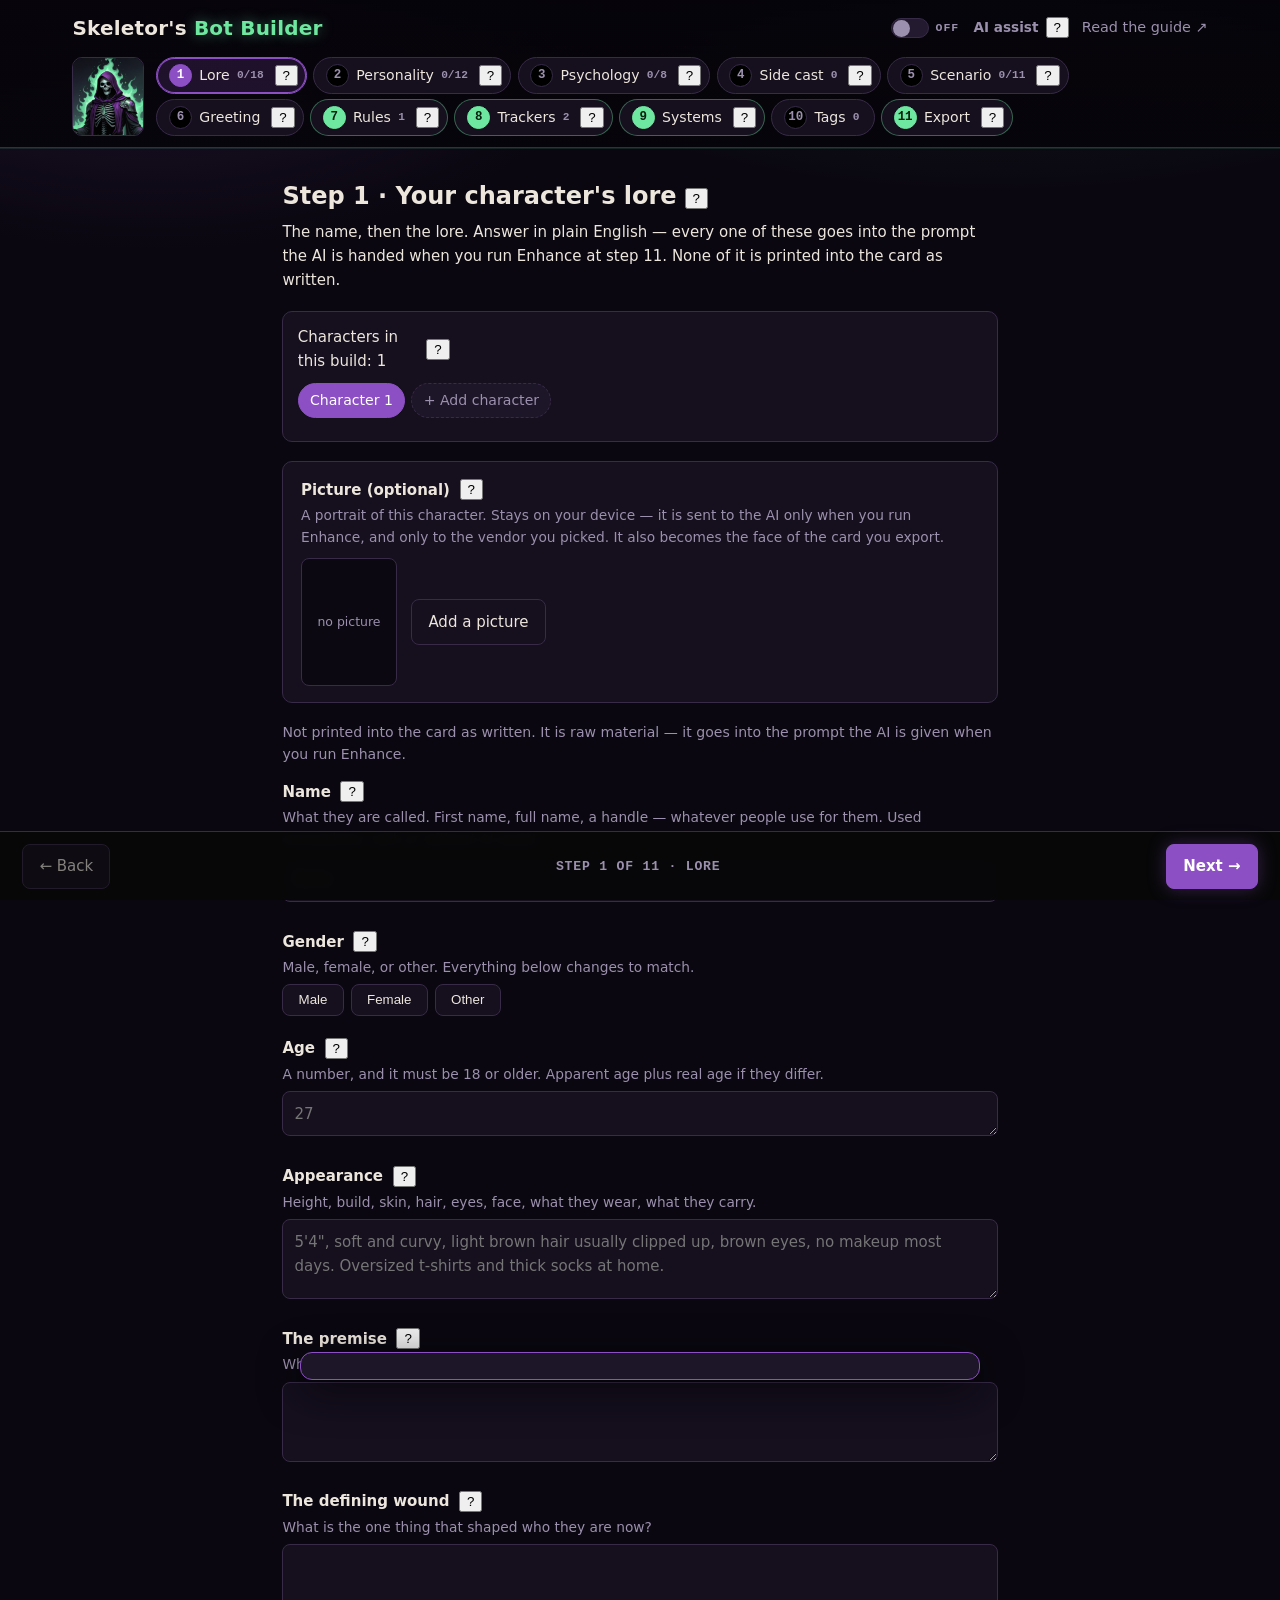
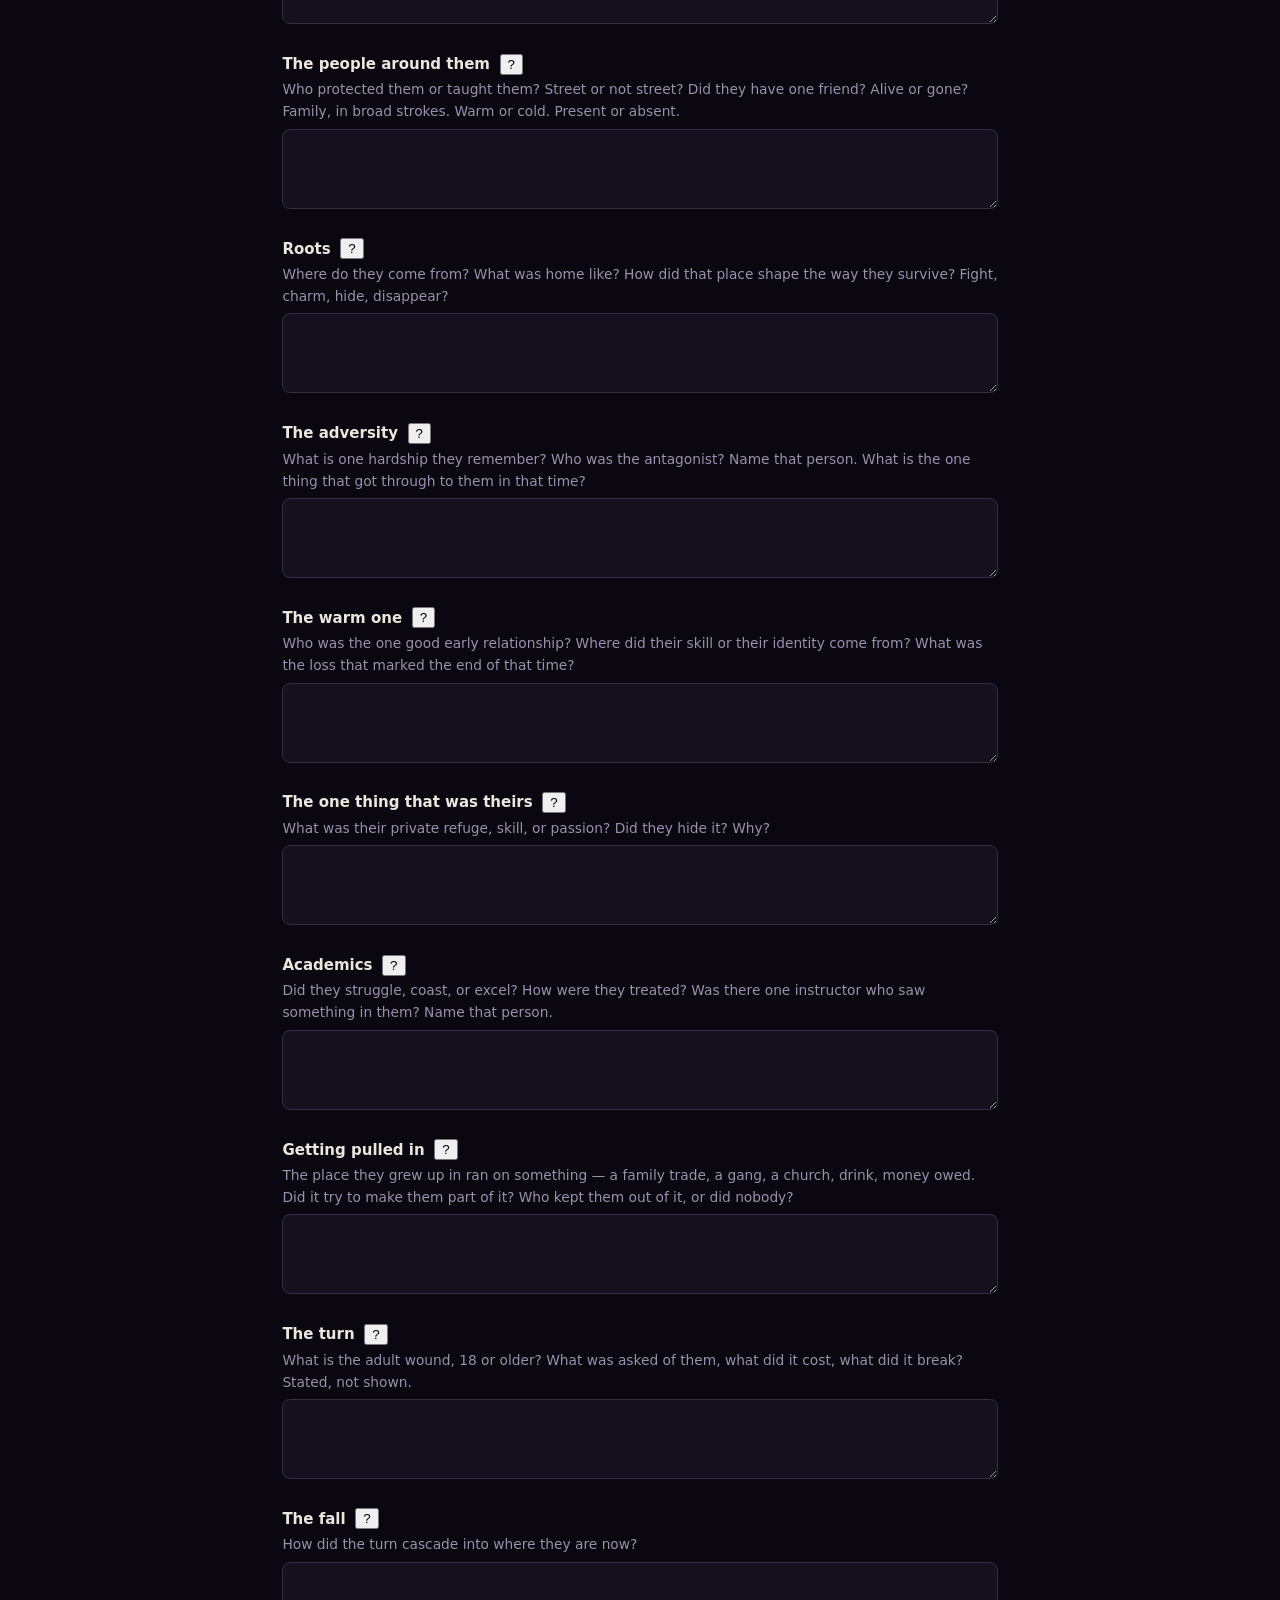
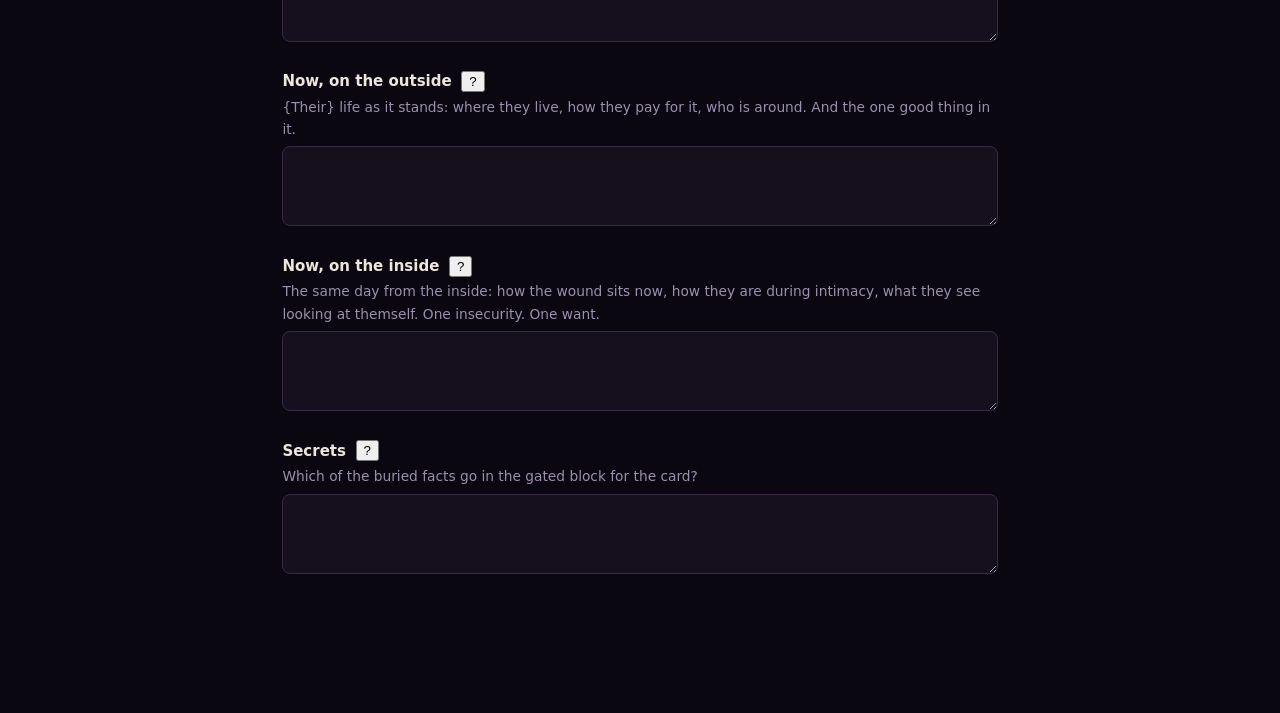
==== builder/index.html @ b0215627 "A second Enhance fills the gaps, it does not redo the card Anything the AI already wrote is left alo" ====
<!doctype html>
<html lang="en">
<head>
<meta charset="utf-8">
<meta name="viewport" content="width=device-width, initial-scale=1">
<meta http-equiv="Content-Security-Policy" content="
  default-src 'self';
  base-uri 'self';
  object-src 'none';
  form-action 'none';
  img-src 'self' data: blob:;
  script-src 'self';
  style-src 'self';
  connect-src 'self'
    https://api.anthropic.com
    https://api.openai.com
    https://generativelanguage.googleapis.com
    https://openrouter.ai
    http://localhost:* http://127.0.0.1:*
    http://*:11434 http://*:1234 http://*:8080;
">

<title>Skeletor's Bot Builder</title>
<meta name="description" content="Build a character card step by step, with Skeletor's method built in.">
<link rel="stylesheet" href="style.css?v=fa09be68">
<link rel="icon" href="../assets/favicon.png">
</head>
<body>

<header class="masthead">
  <div class="mastrow">
    <h1>Skeletor's&nbsp;<span>Bot Builder</span></h1>
    <div class="mastright">
      <span id="aiswitch" class="aiswitch"></span>
      <button id="lintflag" class="lintflag ok" type="button">Step 0: clean</button>
      <a class="guidelink" href="../">Read the guide ↗</a>
    </div>
  </div>
  <div class="railrow">
    <img class="mastmark" src="../assets/mark.jpg" alt="">
    <nav id="rail" class="rail" aria-label="Steps"></nav>
  </div>
</header>

<main id="main"></main>

<footer class="footbar">
  <button id="back" class="ghost" type="button">← Back</button>
  <span id="progress" class="progress"></span>
  <button id="next" class="go" type="button">Next →</button>
</footer>

<p id="status" class="status"></p>

<script type="module" src="app.js?v=fa09be68"></script>
</body>
</html>
---- builder/style.css ----
:root {
  --violet: #8d4fc4;
  --violet-soft: rgba(141,79,196,.18);
  /* bone, violet and necromancer green */
  --bg: #0a0710;
  --panel: #150f1e;
  --panel2: #1d1528;
  --line: #372b47;
  --text: #ece6dd;          /* bone */
  --dim: #9b90ad;
  --rust: #8d4fc4;          /* violet, the primary */
  --rust-soft: rgba(141, 79, 196, .18);
  --acid: #6ee7a0;          /* the green that glows */
  --warn: #ff5d7a;
  --ok: #6ee7a0;
  --mono: ui-monospace, "SF Mono", "Cascadia Mono", Menlo, Consolas, monospace;
}

* { box-sizing: border-box; }

body {
  margin: 0;
  background: var(--bg);
  color: var(--text);
  font: 15px/1.6 system-ui, -apple-system, "Segoe UI", Roboto, sans-serif;
}



.badge {
  font: 600 .72rem/1 var(--mono); color: var(--dim);
  background: #000; border: 1px solid var(--line); border-radius: 999px; padding: .25rem .45rem;
}

/* ---------------------------------------------------------------- fields */
h2 { font-size: 1.5rem; margin: 0 0 .3rem; }
h3 { font-size: 1.05rem; margin: 0; }
.blurb { color: var(--text); margin: 0 0 1.2rem; }
.note { color: var(--dim); font-size: .88rem; }
.note.ok { color: var(--ok); }

.field { margin-bottom: 1.3rem; }
.fieldhead { display: flex; align-items: center; gap: .6rem; margin-bottom: .15rem; }
.fieldhead label { font-weight: 600; }
.help { color: var(--dim); font-size: .86rem; margin: 0 0 .4rem; }
textarea, input, select {
  width: 100%; padding: .6rem .7rem;
  background: var(--panel); color: var(--text);
  border: 1px solid var(--line); border-radius: 8px;
  font: inherit; resize: vertical; min-height: 2.6rem;
}
textarea { min-height: 5rem; }
textarea[rows="1"] { min-height: 2.6rem; }
textarea:focus, input:focus, select:focus { outline: 2px solid var(--rust); outline-offset: -1px; }

.lint {
  margin: .4rem 0 0; padding: .5rem .7rem;
  border-left: 3px solid var(--warn); background: rgba(224,86,63,.1);
  color: #ffd9d2; font-size: .86rem; border-radius: 0 6px 6px 0;
}
.lint strong { color: var(--warn); }

/* ----------------------------------------------------------------- cards */
.card {
  border: 1px solid var(--line); background: var(--panel);
  border-radius: 10px; padding: 1rem 1.1rem; margin-bottom: 1.1rem;
}
.card.warn { border-color: var(--warn); background: rgba(224,86,63,.08); }
.cardhead { display: flex; justify-content: space-between; align-items: center; margin-bottom: .6rem; }
.card pre {
  white-space: pre-wrap; word-break: break-word; margin: .6rem 0 0;
  background: #000; border: 1px solid var(--line); border-radius: 8px;
  padding: .8rem .9rem; font: .85rem/1.5 var(--mono); color: #e8ded9;
}
.toggle { display: flex; align-items: flex-start; gap: .55rem; cursor: pointer; font-weight: 600; }
.toggle.small { font-weight: 400; color: var(--dim); font-size: .86rem; margin-top: .5rem; }
.toggle input { width: auto; min-height: 0; margin-top: .25rem; }
.row { display: flex; align-items: center; gap: .7rem; margin-bottom: .6rem; flex-wrap: wrap; }
.row label:not(.toggle) { width: 8.5rem; color: var(--dim); font-size: .9rem; }
.row input:not([type="checkbox"]), .row select { flex: 1; min-width: 12rem; }
/* a tick box in a button row is a tick box, not a form field */
.row .toggle { width: auto; flex: 0 0 auto; align-items: center; margin: 0; white-space: nowrap; }
.row .toggle input { flex: 0 0 auto; min-width: 0; margin: 0; }
.row.buttons { margin-top: 1rem; align-items: center; }
.row.buttons .note { margin: 0; }
.setup { margin: .3rem 0 .6rem 0; padding-left: 1.1rem; color: var(--dim); font-size: .85rem; }
.setup li { margin-bottom: .3rem; }

/* --------------------------------------------------------------- buttons */
button.go, button.ghost, button.mini {
  font: inherit; cursor: pointer; border-radius: 8px; border: 1px solid var(--line);
}
button.go {
  background: var(--rust); border-color: var(--rust); color: #fff;
  padding: .6rem 1rem; font-weight: 600; margin-top: .4rem;
}
button.ghost { background: var(--panel); color: var(--text); padding: .6rem 1rem; }
button.mini { background: var(--panel2); color: var(--dim); padding: .2rem .55rem; font-size: .78rem; }
button.mini:hover { color: var(--text); border-color: var(--rust); }
button.danger { color: #ffb4a6; border-color: rgba(224,86,63,.5); }
button:disabled { opacity: .55; cursor: default; }

.output {
  white-space: pre-wrap; word-break: break-word;
  background: #000; border: 1px solid var(--line); border-left: 3px solid var(--rust);
  border-radius: 8px; padding: 1rem; font: .87rem/1.55 var(--mono); color: #e8ded9;
  max-height: 60vh; overflow: auto;
}

/* --------------------------------------------------------------- status */
.status {
  position: fixed; left: 50%; bottom: -30rem; transform: translateX(-50%);
  margin: 0; padding: .8rem 1.1rem; border-radius: 12px;
  background: var(--panel2); border: 1px solid var(--rust); color: var(--text);
  font-size: .92rem; line-height: 1.5; transition: bottom .2s ease;
  width: min(680px, calc(100vw - 2rem)); max-height: 40vh; overflow: auto;
  white-space: pre-wrap; word-break: break-word;   /* long API errors stay readable */
  box-shadow: 0 10px 40px rgba(0,0,0,.65);
}
.status.show, .status.bad { bottom: 4.6rem; }      /* clear of the footer bar */
.status.bad { border-color: var(--warn); background: #2a0d15; color: #ffd9e0; }

.qmark:hover, .qmark.open { color: #fff; border-color: var(--rust); background: var(--rust); }
.tipbubble {
  display: none; position: fixed; z-index: 60;
  padding: .55rem .7rem; text-align: left;
  background: #000; border: 1px solid var(--rust); border-radius: 8px;
  color: var(--text); font: 400 .82rem/1.45 system-ui, sans-serif;
  box-shadow: 0 6px 20px rgba(0,0,0,.6);
}
.tipbubble.show { display: block; }
.sectionhead { display: flex; align-items: center; gap: .5rem; }
.rowlabel { display: flex; align-items: center; gap: .4rem; width: 9.5rem; }
.rowlabel label { width: auto; }


/* ------------------------------------------------------------ cast bar */
.castbar {
  border: 1px solid var(--line); background: var(--panel);
  border-radius: 10px; padding: .8rem .9rem; margin-bottom: 1.2rem;
}
.chips { display: flex; flex-wrap: wrap; gap: .4rem; margin: .6rem 0; }
.chip {
  padding: .35rem .7rem; border-radius: 999px; cursor: pointer;
  background: var(--panel2); border: 1px solid var(--line); color: var(--text); font: inherit; font-size: .88rem;
}
.chip.on { background: var(--rust); border-color: var(--rust); color: #fff; }
.chip.add { border-style: dashed; color: var(--dim); }
.castheading { margin: 1.6rem 0 .5rem; color: var(--rust); font-size: 1.1rem; }

/* -------------------------------------------------------------- review */
.card.compare { padding-bottom: .8rem; }
.cols { display: grid; grid-template-columns: 1fr 1fr; gap: .7rem; }
.col { border: 1px solid var(--line); border-radius: 8px; padding: .6rem .7rem; background: #0e0e10; }
.col.picked { border-color: var(--rust); background: rgba(194,85,47,.07); }
.colhead { display: flex; justify-content: space-between; align-items: center; gap: .5rem; margin-bottom: .4rem; }
.colhead strong { font-size: .85rem; color: var(--dim); text-transform: uppercase; letter-spacing: .06em; }
button.mini.on { background: var(--rust); border-color: var(--rust); color: #fff; }
.coltext { margin: 0; white-space: pre-wrap; font-size: .92rem; }
@media (max-width: 720px) { .cols { grid-template-columns: 1fr; } }

/* ===================================================== workbook layout ===
   A step rail across the top, one column of work beneath it, and the
   controls pinned to the bottom of the window. No sidebar anywhere.      */

.masthead {
  position: sticky; top: 0; z-index: 10;
  background: linear-gradient(#000 70%, rgba(0,0,0,.92));
  border-bottom: 1px solid var(--line);
}
.mastrow {
  display: flex; align-items: center; justify-content: space-between; gap: 1rem;
  flex-wrap: wrap; padding: .75rem 1.4rem .5rem;
  max-width: 1180px; margin: 0 auto;
}
.mastrow h1 { font-size: 1.25rem; margin: 0; letter-spacing: .01em; font-weight: 700; }
.mastrow h1 span { color: var(--rust); }
.mastright { display: flex; align-items: center; gap: .8rem; }
.guidelink { color: var(--dim); text-decoration: none; font-size: .9rem; }
.guidelink:hover { color: var(--text); }
.lintflag {
  position: relative;
  font: 600 .8rem/1 var(--mono); text-transform: uppercase; letter-spacing: .05em;
  padding: .45rem .7rem; border-radius: 999px; cursor: pointer; border: 1px solid;
  display: inline-flex; align-items: center; gap: .4rem;
}
.lintflag.ok { color: var(--ok); border-color: rgba(111,174,99,.5); background: rgba(111,174,99,.1); }
.lintflag.bad { color: #fff; border-color: var(--warn); background: var(--warn); }

/* the rail: numbered stops, scrollable sideways on a phone */
.rail {
  display: flex; gap: .35rem .4rem; align-items: stretch; flex-wrap: wrap;
  padding: 0; margin: 0;
}
.pill {
  display: flex; align-items: center; gap: .3rem; flex: 0 0 auto;
  padding: .3rem .5rem .3rem .35rem; border-radius: 999px;
  border: 1px solid var(--line); background: var(--panel);
}
.pill.on { border-color: var(--rust); background: var(--rust-soft); }
.pill.done .pillnum { background: var(--ok); border-color: var(--ok); color: #06210a; }
.pillbtn {
  display: flex; align-items: center; gap: .45rem;
  background: none; border: 0; color: var(--text); font: inherit; font-size: .88rem; cursor: pointer;
}
.pillnum {
  display: grid; place-items: center; width: 1.45rem; height: 1.45rem; border-radius: 50%;
  border: 1px solid var(--line); background: #000; color: var(--dim);
  font: 700 .78rem/1 var(--mono);
}
.pill.on .pillnum { background: var(--rust); border-color: var(--rust); color: #fff; }
.pillcount { font: 600 .7rem/1 var(--mono); color: var(--dim); }
.pilltoggle { width: auto; min-height: 0; margin: 0; accent-color: var(--rust); }

/* the work itself */
main {
  max-width: 760px; margin: 0 auto;
  padding: 1.8rem 1.4rem 7rem;
}

/* controls pinned at the bottom */
.footbar {
  position: fixed; left: 0; right: 0; bottom: 0; z-index: 10;
  display: flex; align-items: center; justify-content: space-between; gap: 1rem;
  padding: .7rem 1.4rem; background: rgba(8,8,9,.97);
  border-top: 1px solid var(--line); backdrop-filter: blur(6px);
}
.footbar .ghost, .footbar .go { margin: 0; }
.progress { color: var(--dim); font: 600 .82rem/1 var(--mono); text-transform: uppercase; letter-spacing: .06em; }

@media (max-width: 700px) {
  .mastrow { padding: .6rem .9rem .4rem; }
  .railrow { padding: .3rem .9rem .6rem; }
  main { padding: 1.2rem .9rem 6.5rem; }
  .pilllabel { display: none; }        /* numbers only when space is tight */
  .progress { font-size: .74rem; }
}


/* ------------------------------------------------------- necromancer bits */
body {
  background:
    radial-gradient(900px 380px at 78% -6%, rgba(110, 231, 160, .10), transparent 65%),
    radial-gradient(800px 420px at 12% 0%, rgba(141, 79, 196, .16), transparent 60%),
    var(--bg);
  background-attachment: fixed;
}
.masthead {
  background: linear-gradient(rgba(6,4,10,.96), rgba(6,4,10,.88));
  border-bottom: 1px solid var(--line);
  box-shadow: 0 1px 0 rgba(110,231,160,.12);
}
.mastrow h1 span { color: var(--acid); text-shadow: 0 0 14px rgba(110,231,160,.45); }
.railrow {
  display: flex; align-items: stretch; gap: .75rem;
  padding: .3rem 1.4rem .7rem; max-width: 1180px; margin: 0 auto;
}
.railrow .rail { flex: 1; }
.mastmark {
  width: 72px; align-self: stretch; height: auto; object-fit: cover;
  border-radius: 10px; border: 1px solid var(--line); flex: none;
}
.mastrow h1 { display: flex; align-items: center; }

.lintflag.ok { color: var(--acid); border-color: rgba(110,231,160,.45); background: rgba(110,231,160,.09); }
button.go { box-shadow: 0 0 18px rgba(141,79,196,.35); }
.output { border-left-color: var(--acid); }
.col.picked { border-color: var(--acid); background: rgba(110,231,160,.07); }
button.mini.on { background: var(--acid); border-color: var(--acid); color: #05210f; }
.castheading { color: var(--acid); }
.note.ok { color: var(--acid); }

/* ---------------------------------------------------- the AI assist switch */
.switch {
  display: inline-flex; align-items: center; gap: .4rem;
  background: none; border: 0; cursor: pointer; padding: 0 .2rem;
}
.switchtrack {
  position: relative; width: 2.4rem; height: 1.25rem; border-radius: 999px;
  background: #241a30; border: 1px solid var(--line); transition: background .15s;
}
.switchtrack::after {
  content: ""; position: absolute; top: 1px; left: 1px;
  width: 1.05rem; height: 1.05rem; border-radius: 50%;
  background: var(--dim); transition: transform .15s, background .15s;
}
.switch.on .switchtrack { background: rgba(110,231,160,.25); border-color: var(--acid); }
.switch.on .switchtrack::after { transform: translateX(1.1rem); background: var(--acid); }
.switchword {
  font: 700 .72rem/1 var(--mono); text-transform: uppercase; letter-spacing: .08em; color: var(--dim);
}
.switch.on .switchword { color: var(--acid); }
.bigtoggle { font-size: 1rem; }
.lintflag[hidden] { display: none; }
.warnline {
  margin: .8rem 0 0; padding: .7rem .9rem;
  border-left: 3px solid var(--warn); background: rgba(255,93,122,.08);
  color: #ffd9e0; border-radius: 0 8px 8px 0;
}
.portrait .portraitrow { display: flex; gap: .9rem; align-items: center; margin-top: .6rem; flex-wrap: wrap; }
.shot {
  width: 96px; height: 128px; border-radius: 8px; overflow: hidden;
  border: 1px solid var(--line); background: #0c0812; display: grid; place-items: center; flex: 0 0 auto;
}
.shot img { width: 100%; height: 100%; object-fit: cover; }
.shotempty { color: var(--dim); font-size: .78rem; }
.portraitbuttons { display: flex; gap: .5rem; flex-wrap: wrap; }
.act { border-top: 1px solid var(--line); padding-top: .7rem; margin-top: .7rem; }
.act .fieldhead { gap: .5rem; }
.acttitle { flex: 1; min-height: 0; padding: .35rem .6rem; font-size: .92rem; }
.enginehead { margin-top: 1.6rem; }
.enginerule { border: 0; border-top: 1px solid var(--line); margin: 1.6rem 0 1.2rem; }

.rulebox { overflow: auto; margin-bottom: 0; }
.linky {
  background: none; border: 0; padding: 0; cursor: pointer;
  color: var(--acid); font: inherit; text-decoration: underline;
}
.ridelist { margin: .4rem 0 .8rem; padding-left: 1.2rem; }
.ridelist li { margin-bottom: .2rem; }

/* --------------------------------------------------------- pick one of three */
.choices { display: flex; gap: .45rem; flex-wrap: wrap; }
.choice {
  padding: .45rem .95rem; border-radius: 8px; cursor: pointer;
  background: var(--panel); border: 1px solid var(--line); color: var(--text);
  font: 600 .92rem/1.4 inherit;
}
.choice:hover { border-color: var(--violet); }
.choice.on { border-color: var(--acid); background: rgba(110,231,160,.10); color: var(--acid); }

/* ----------------------------------------------------------------- tags */
.tagwrap {
  display: grid; grid-template-columns: repeat(auto-fill, minmax(215px, 1fr));
  gap: .35rem; margin: 0 0 1.3rem;
}
.tagpick {
  display: flex; align-items: center; gap: .55rem; cursor: pointer;
  border: 1px solid var(--line); border-radius: 8px; background: var(--panel);
  padding: .45rem .7rem; font-size: .92rem;
}
.tagpick:hover { border-color: var(--violet); }
.tagpick.on { border-color: var(--acid); background: rgba(110,231,160,.06); }
.tagpick input { width: auto; min-height: 0; accent-color: var(--acid); }

/* ------------------------------------------------------------- trackers */
.trackers { display: grid; grid-template-columns: repeat(auto-fill, minmax(255px, 1fr)); gap: .5rem; }
.trackrow {
  display: flex; gap: .7rem; align-items: center; cursor: pointer;
  border: 1px solid var(--line); border-radius: 10px; background: var(--panel);
  padding: .8rem .9rem;
}
.trackrow:hover { border-color: var(--violet); }
.trackrow.on { border-color: var(--acid); background: rgba(110,231,160,.06); }
.trackrow input { width: auto; min-height: 0; accent-color: var(--acid); }
.trackrow.locked { cursor: default; }
.trackrow.locked input { opacity: .55; }
.trackbody { flex: 1; }
.tracktitle { display: flex; align-items: center; gap: .5rem; font-weight: 600; flex: 1; }
.trackicon { font-size: 1.05rem; }
.tracknote { margin: .25rem 0 0; color: var(--dim); font-size: .88rem; }
.card.soon { border-style: dashed; text-align: center; padding: 2rem 1.2rem; }
.card.soon h3 { color: var(--acid); margin-bottom: .4rem; }
.switchrow { display: flex; align-items: center; gap: .7rem; }
.switchlabel { font-weight: 600; font-size: 1rem; }
.aiswitch { display: inline-flex; align-items: center; gap: .45rem; }
.aiswitch .switchlabel { font-size: .85rem; font-weight: 600; color: var(--dim); }

/* ------------------------------------------------- step status, at a glance */
:root { --amber: #e8b53a; }
.pill.status-part .pillnum   { background: var(--amber); border-color: var(--amber); color: #2a1d00; }
.pill.status-part            { border-color: rgba(232,181,58,.45); }
.pill.status-done .pillnum   { background: var(--acid); border-color: var(--acid); color: #05210f; }
.pill.status-done            { border-color: rgba(110,231,160,.4); }
.pill.status-problem .pillnum{ background: var(--warn); border-color: var(--warn); color: #fff; }
.pill.status-problem         { border-color: var(--warn); background: rgba(255,93,122,.10); }
.pill.status-problem .pillcount { color: var(--warn); }
.pill.on { border-color: var(--violet); background: var(--violet-soft); box-shadow: 0 0 0 1px var(--violet) inset; }
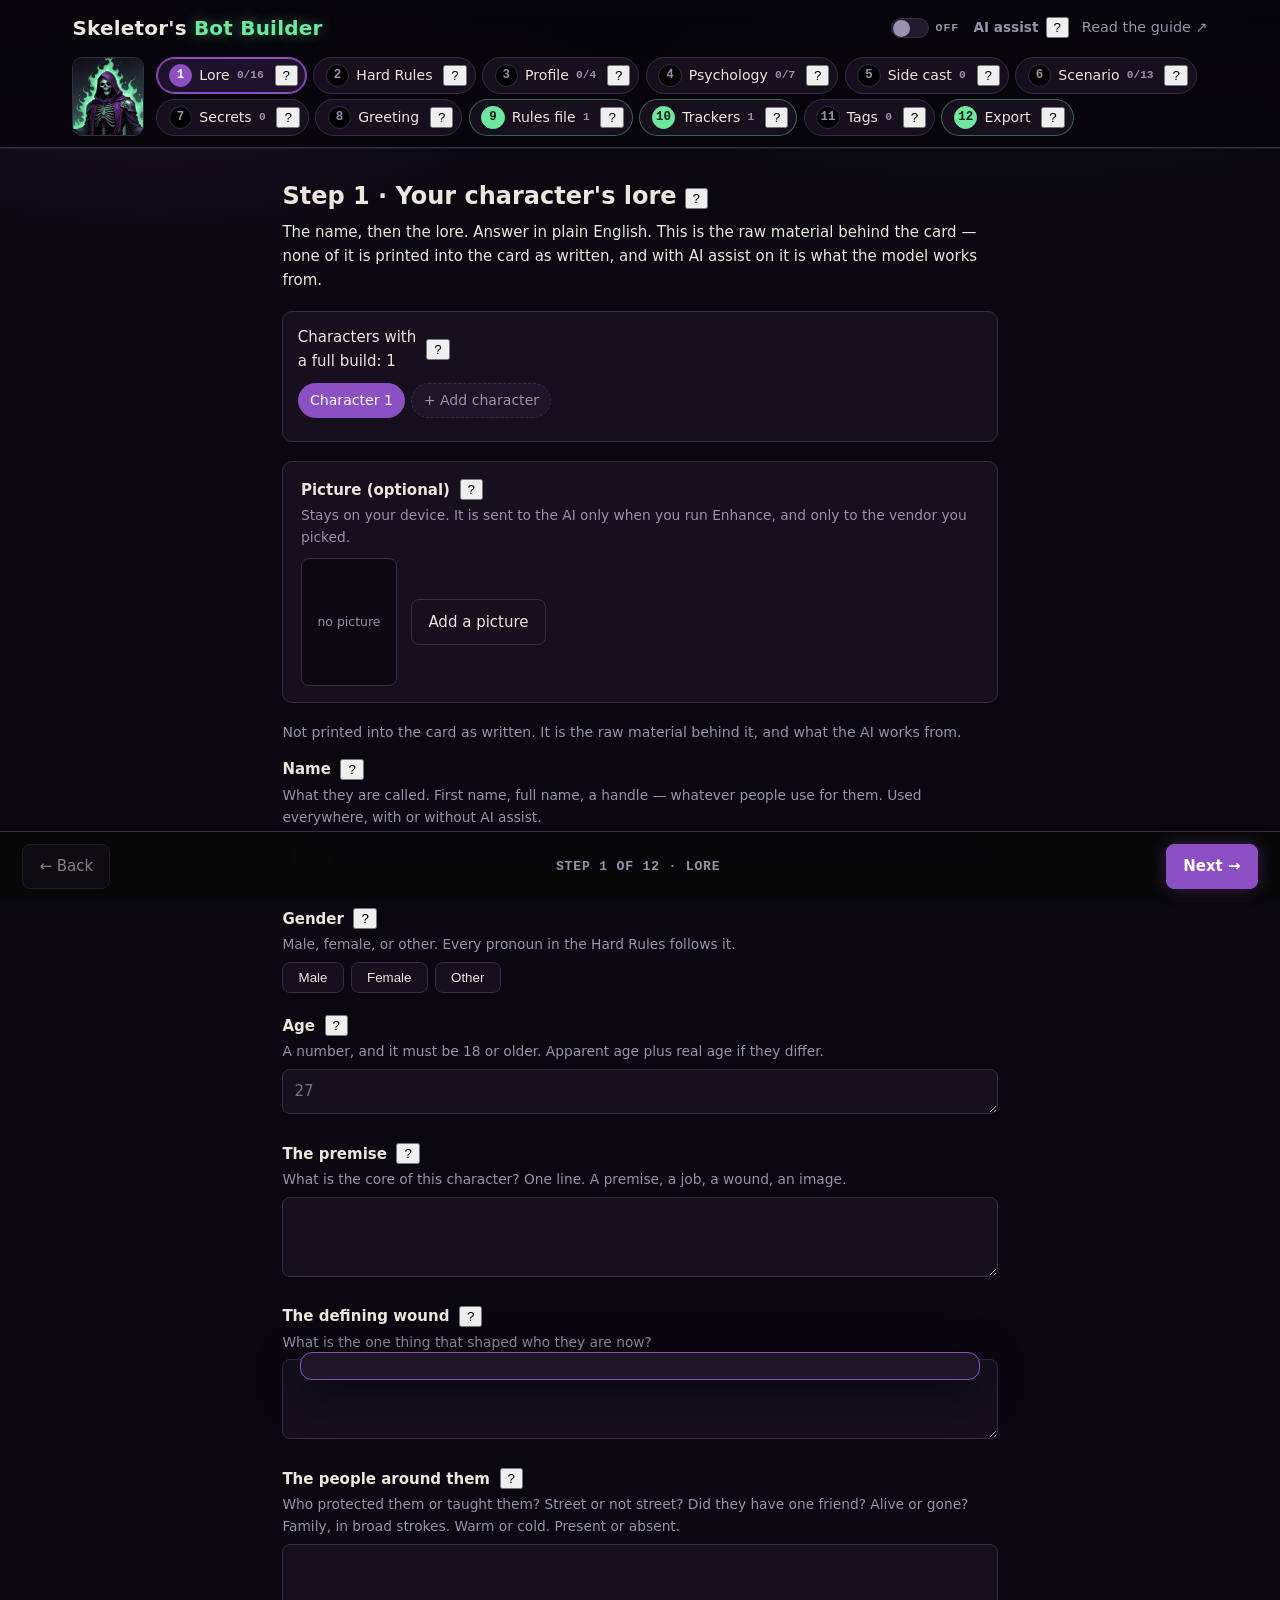
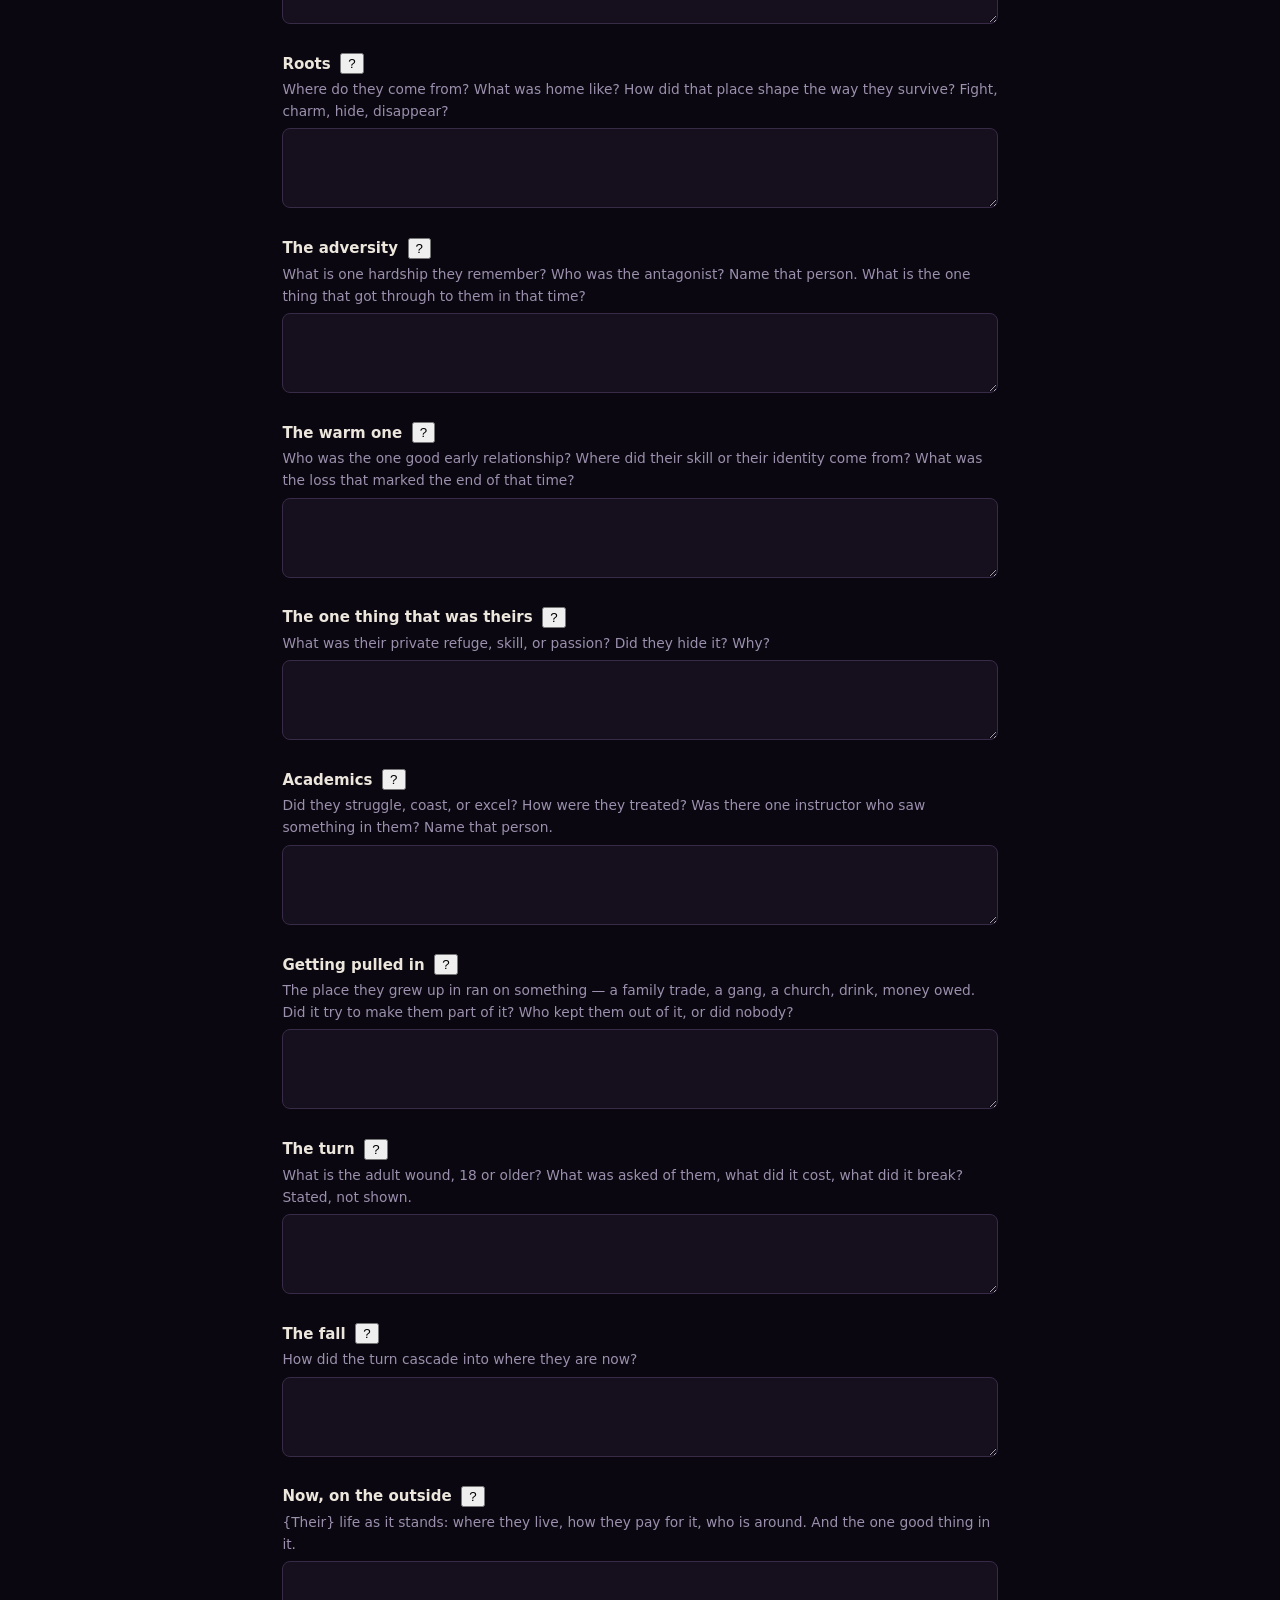
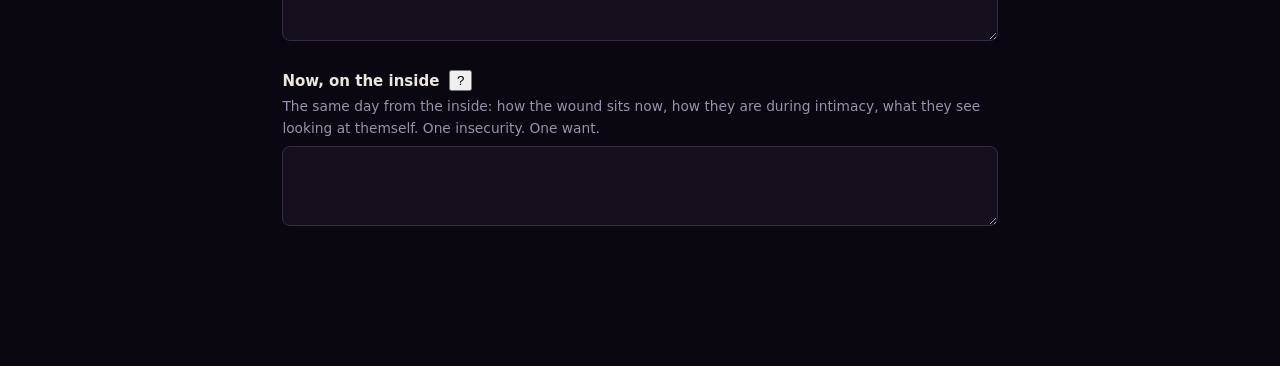
==== commit dc673581: "Rebuild the guide and the builder on the Hard Rules file The method changed, so the whole site chang" ====
--- a/builder/index.html
+++ b/builder/index.html
@@ -22,7 +22,7 @@
 
 <title>Skeletor's Bot Builder</title>
 <meta name="description" content="Build a character card step by step, with Skeletor's method built in.">
-<link rel="stylesheet" href="style.css?v=fa09be68">
+<link rel="stylesheet" href="style.css?v=f76ff3c9">
 <link rel="icon" href="../assets/favicon.png">
 </head>
 <body>
@@ -52,6 +52,6 @@
 
 <p id="status" class="status"></p>
 
-<script type="module" src="app.js?v=fa09be68"></script>
+<script type="module" src="app.js?v=f76ff3c9"></script>
 </body>
 </html>
--- a/builder/style.css
+++ b/builder/style.css
@@ -376,3 +376,33 @@
 .pill.status-problem         { border-color: var(--warn); background: rgba(255,93,122,.10); }
 .pill.status-problem .pillcount { color: var(--warn); }
 .pill.on { border-color: var(--violet); background: var(--violet-soft); box-shadow: 0 0 0 1px var(--violet) inset; }
+
+/* ------------------------------------------------ picking the templates */
+.pickwrap { display: grid; grid-template-columns: repeat(auto-fill, minmax(240px, 1fr)); gap: .6rem; }
+.pickcard {
+  display: flex; gap: .6rem; align-items: flex-start;
+  border: 1px solid var(--line); border-radius: 8px; padding: .65rem .75rem;
+  background: rgba(255,255,255,.02); cursor: pointer;
+}
+.pickcard:hover { border-color: var(--violet); }
+.pickcard.on { border-color: var(--acid); background: rgba(110,231,160,.08); }
+.pickcard input { margin-top: .2rem; }
+.picktext { display: flex; flex-direction: column; gap: .15rem; }
+.picktext strong { font-size: .98rem; }
+.picktext span { color: var(--dim); font-size: .84rem; line-height: 1.35; }
+
+/* ------------------------------------------- the line a blank sits inside */
+.slotline {
+  margin: .1rem 0 .35rem; padding: .4rem .6rem;
+  border-left: 3px solid var(--line); background: rgba(255,255,255,.03);
+  color: var(--dim); font-size: .84rem; font-family: ui-monospace, SFMono-Regular, Menlo, monospace;
+  border-radius: 0 6px 6px 0; white-space: pre-wrap;
+}
+.hardedit { min-height: 30rem; font-family: ui-monospace, SFMono-Regular, Menlo, monospace; font-size: .82rem; }
+
+/* A house-style note is worth a look, not a blocker, so it reads quieter. */
+.lint.soft {
+  border-left-color: var(--amber); background: rgba(232,181,58,.08); color: #f4e3bb;
+}
+.lint.soft strong { color: var(--amber); }
+h4.castheading { font-size: .98rem; margin-top: 1rem; }
